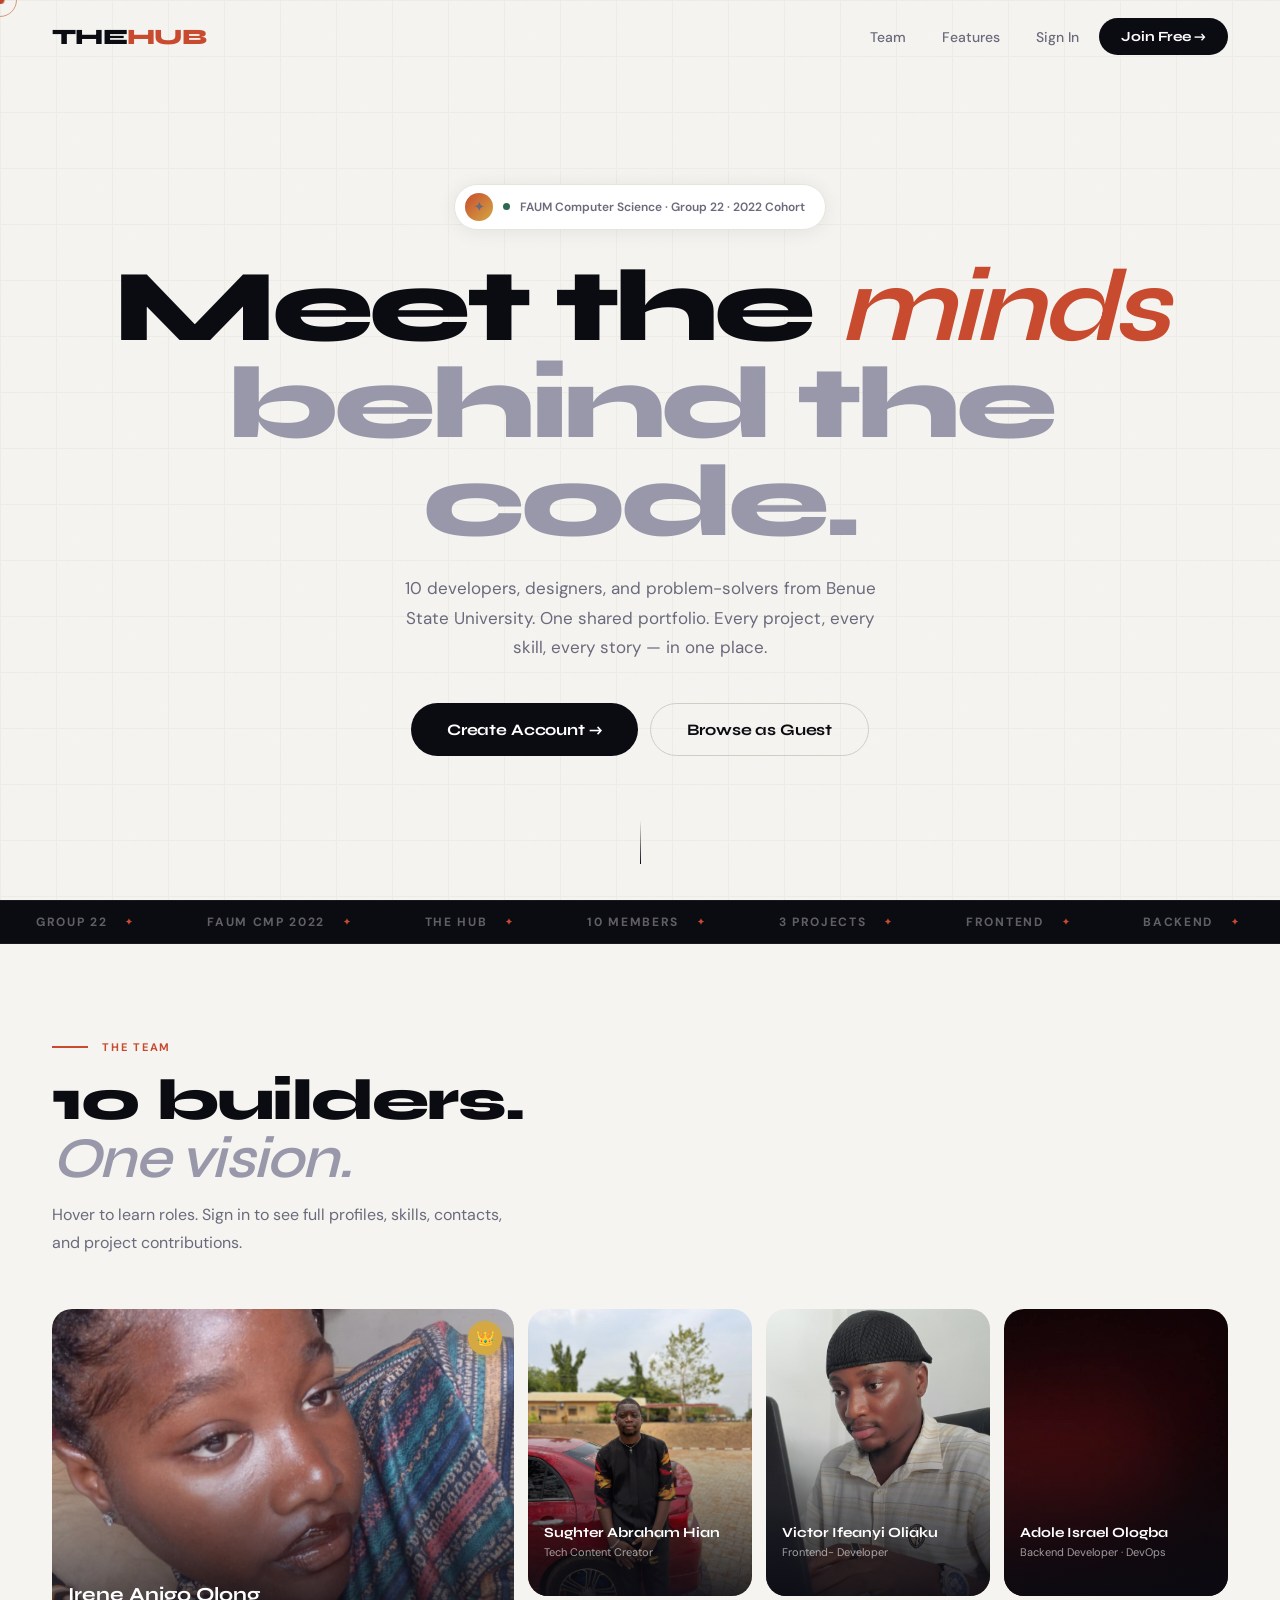
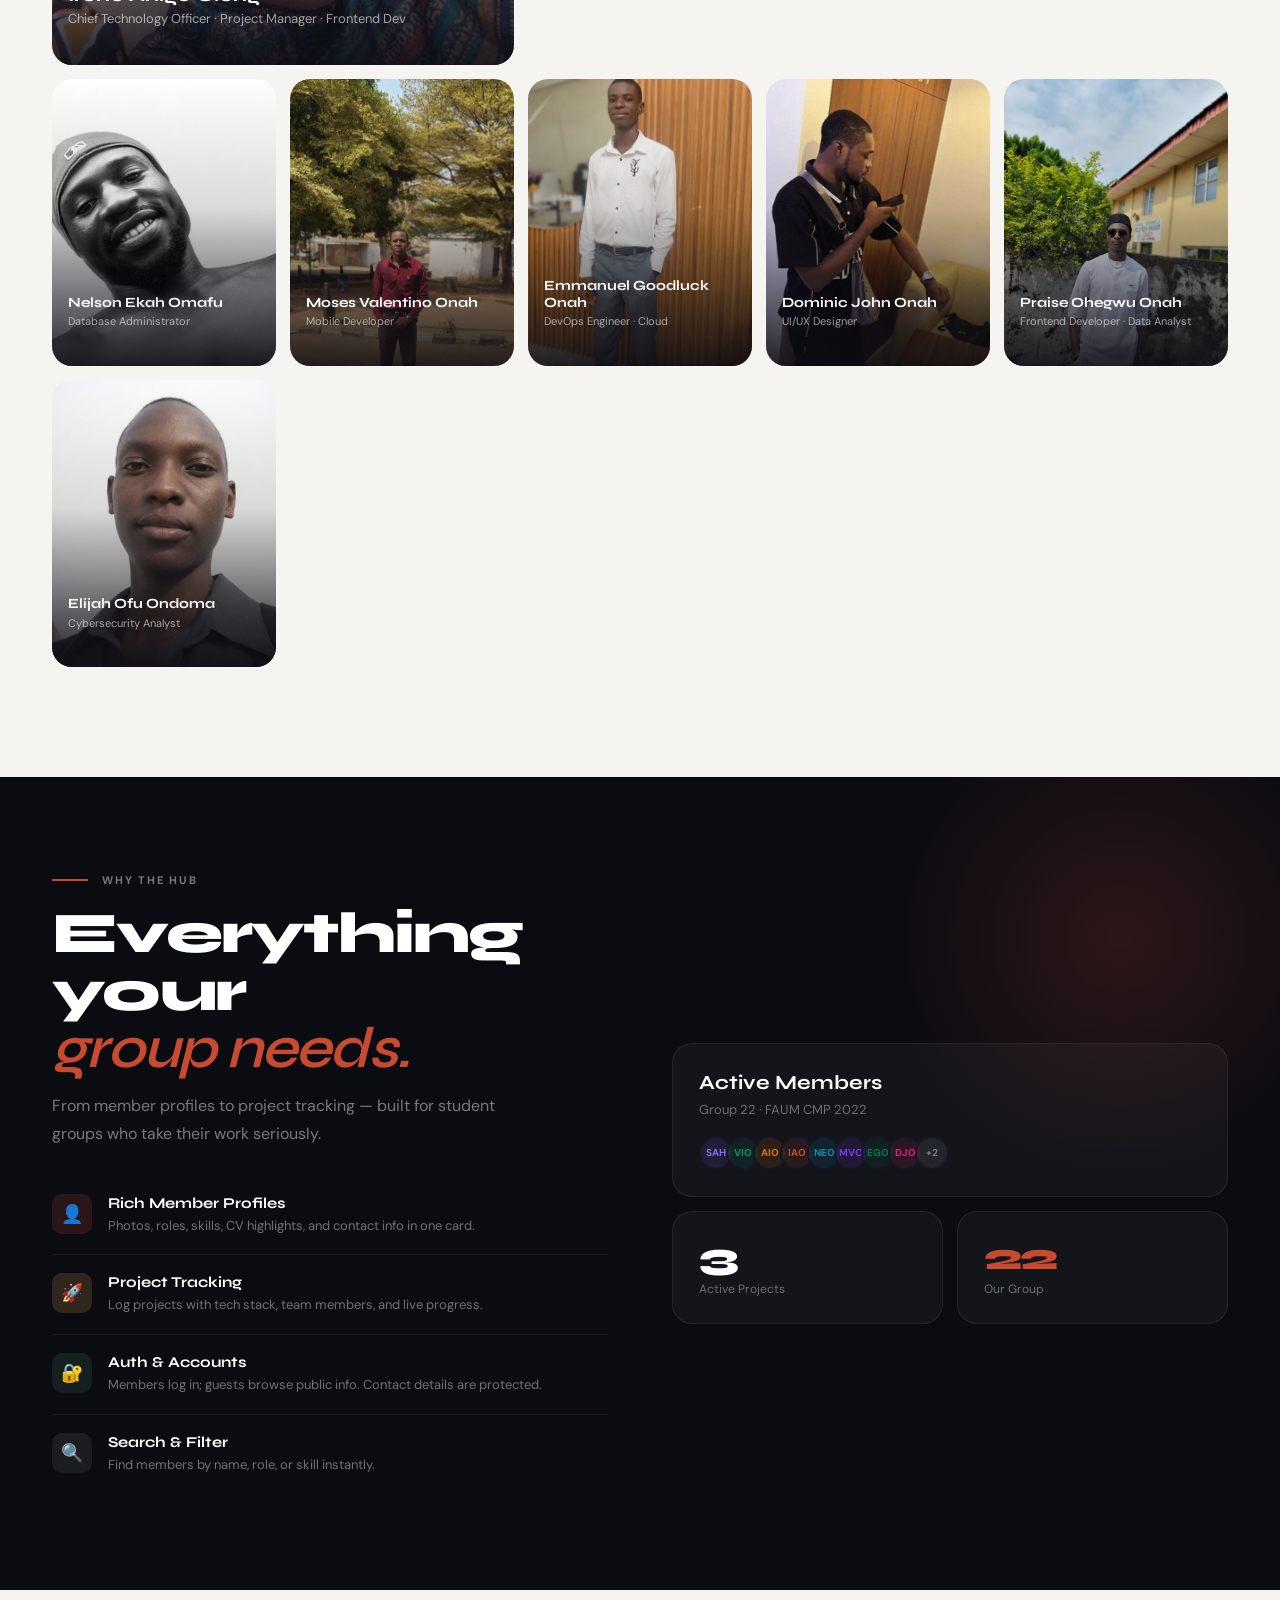
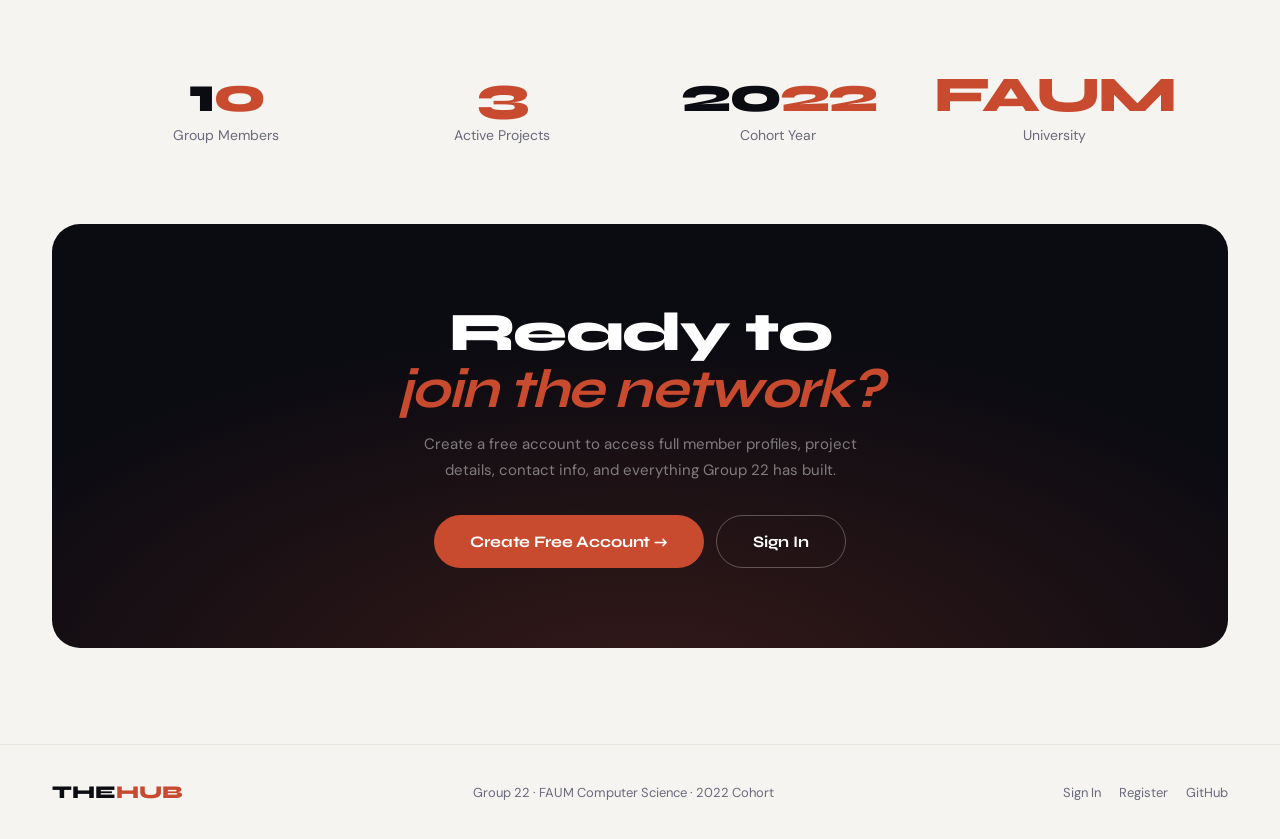
==== html/index.html @ 6fe4bd81 "First commit" ====
<!DOCTYPE html>
<html lang="en">
<head>
  <meta charset="UTF-8" />
  <meta name="viewport" content="width=device-width, initial-scale=1.0" />
  <title>THE HUB — Group 22 · FAUM CMP 2022</title>
  <meta name="description" content="THE HUB — Group 22, FAUM Computer Science 2022 cohort. 10 developers, designers and problem-solvers building real products." />
  <link rel="stylesheet" href="../css/base.css" />
  <link rel="stylesheet" href="../css/landing.css" />
  <link rel="stylesheet" href="../css/auth.css" />
</head>
<body>

  <!-- Custom cursor (desktop) -->
  <div class="cursor"     id="cur"></div>
  <div class="cursor-ring" id="curRing"></div>

  <!-- ════════════ NAVBAR ════════════ -->
  <nav class="nav" id="mainNav">
    <div class="nav-logo" onclick="window.scrollTo({top:0,behavior:'smooth'})">
      THE<span>HUB</span>
    </div>
    <div class="nav-links">
      <button class="nav-link" onclick="scrollToSection('membersSection')">Team</button>
      <button class="nav-link" onclick="scrollToSection('featuresSection')">Features</button>
      <button class="nav-link" onclick="openAuth('login')">Sign In</button>
      <button class="nav-cta"  onclick="openAuth('register')">Join Free →</button>
    </div>
    <button class="hamburger" onclick="toggleMobileNav()">☰</button>
  </nav>

  <!-- Mobile nav -->
  <div class="mobile-nav" id="mobileNav">
    <button onclick="scrollToSection('membersSection')">Team</button>
    <button onclick="scrollToSection('featuresSection')">Features</button>
    <button onclick="openAuth('login');toggleMobileNav()">Sign In</button>
    <button onclick="openAuth('register');toggleMobileNav()">Create Account</button>
  </div>

  <!-- ════════════ HERO ════════════ -->
  <section class="hero">
    <div class="hero-grid"></div>
    <div class="hero-noise"></div>
    <div class="hero-badge">
      <span class="badge-icon">✦</span>
      <span class="badge-pulse"></span>
      FAUM Computer Science · Group 22 · 2022 Cohort
    </div>
    <h1 class="hero-h1">
      Meet the <em>minds</em>
      <span class="dim">behind the code.</span>
    </h1>
    <p class="hero-sub">
      10 developers, designers, and problem-solvers from Benue State University.
      One shared portfolio. Every project, every skill, every story — in one place.
    </p>
    <div class="hero-actions">
      <button class="btn btn-primary btn-lg" onclick="openAuth('register')">Create Account →</button>
      <button class="btn btn-ghost  btn-lg" onclick="guestEnter()">Browse as Guest</button>
    </div>
    <div class="scroll-cue"><div class="scroll-cue-line"></div></div>
  </section>

  <!-- ════════════ TICKER ════════════ -->
  <div class="ticker-band">
    <div class="ticker-track">
      <!-- duplicated for seamless loop -->
      <span class="ticker-item">Group 22</span>
      <span class="ticker-item">FAUM CMP 2022</span>
      <span class="ticker-item">THE HUB</span>
      <span class="ticker-item">10 Members</span>
      <span class="ticker-item">3 Projects</span>
      <span class="ticker-item">Frontend</span>
      <span class="ticker-item">Backend</span>
      <span class="ticker-item">UI/UX Design</span>
      <span class="ticker-item">Cybersecurity</span>
      <span class="ticker-item">Data Analytics</span>
      <span class="ticker-item">Mobile Dev</span>
      <span class="ticker-item">Node.js</span>
      <span class="ticker-item">Group 22</span>
      <span class="ticker-item">FAUM CMP 2022</span>
      <span class="ticker-item">THE HUB</span>
      <span class="ticker-item">10 Members</span>
      <span class="ticker-item">3 Projects</span>
      <span class="ticker-item">Frontend</span>
      <span class="ticker-item">Backend</span>
      <span class="ticker-item">UI/UX Design</span>
      <span class="ticker-item">Cybersecurity</span>
      <span class="ticker-item">Data Analytics</span>
      <span class="ticker-item">Mobile Dev</span>
      <span class="ticker-item">Node.js</span>
    </div>
  </div>

  <!-- ════════════ MEMBERS SHOWCASE ════════════ -->
  <section class="members-section" id="membersSection">
    <div class="section-label">
      <div class="label-line"></div>
      <div class="label-text">The Team</div>
    </div>
    <h2 class="section-title">10 builders.<br><em>One vision.</em></h2>
    <p class="section-desc">
      Hover to learn roles. Sign in to see full profiles, skills, contacts, and project contributions.
    </p>
    <!-- Populated by landing.js -->
    <div class="members-grid-landing" id="landingMembersGrid">
      <div style="grid-column:1/-1;text-align:center;padding:40px;color:var(--muted)">Loading team...</div>
    </div>
  </section>

  <!-- ════════════ FEATURES ════════════ -->
  <section class="features-section" id="featuresSection">
    <div class="features-wrap">
      <div class="features-left">
        <div class="section-label">
          <div class="label-line"></div>
          <div class="label-text" style="color:rgba(255,255,255,.45)">Why THE HUB</div>
        </div>
        <h2 class="section-title dark-title">
          Everything your<br><em class="red-em">group needs.</em>
        </h2>
        <p class="section-desc dark-desc">
          From member profiles to project tracking — built for student groups who take their work seriously.
        </p>
        <div class="feat-list">
          <div class="feat-row">
            <div class="feat-ico" style="background:rgba(200,75,47,.18)">👤</div>
            <div>
              <div class="feat-title">Rich Member Profiles</div>
              <div class="feat-desc">Photos, roles, skills, CV highlights, and contact info in one card.</div>
            </div>
          </div>
          <div class="feat-row">
            <div class="feat-ico" style="background:rgba(212,168,67,.18)">🚀</div>
            <div>
              <div class="feat-title">Project Tracking</div>
              <div class="feat-desc">Log projects with tech stack, team members, and live progress.</div>
            </div>
          </div>
          <div class="feat-row">
            <div class="feat-ico" style="background:rgba(45,106,79,.22)">🔐</div>
            <div>
              <div class="feat-title">Auth & Accounts</div>
              <div class="feat-desc">Members log in; guests browse public info. Contact details are protected.</div>
            </div>
          </div>
          <div class="feat-row">
            <div class="feat-ico" style="background:rgba(255,255,255,.07)">🔍</div>
            <div>
              <div class="feat-title">Search & Filter</div>
              <div class="feat-desc">Find members by name, role, or skill instantly.</div>
            </div>
          </div>
        </div>
      </div>

      <div class="features-right">
        <div class="feat-card">
          <div class="feat-card-title">Active Members</div>
          <div class="feat-card-sub">Group 22 · FAUM CMP 2022</div>
          <!-- Populated by landing.js -->
          <div class="feat-mini-row" id="featMiniAvatars"></div>
        </div>
        <div class="feat-2col">
          <div class="feat-card">
            <div class="feat-big-num">3</div>
            <div class="feat-big-label">Active Projects</div>
          </div>
          <div class="feat-card">
            <div class="feat-big-num accent">22</div>
            <div class="feat-big-label">Our Group</div>
          </div>
        </div>
      </div>
    </div>
  </section>

  <!-- ════════════ STATS ════════════ -->
  <div class="stats-section">
    <div class="stat-block">
      <div class="stat-number">1<span>0</span></div>
      <div class="stat-label">Group Members</div>
    </div>
    <div class="stat-block">
      <div class="stat-number"><span>3</span></div>
      <div class="stat-label">Active Projects</div>
    </div>
    <div class="stat-block">
      <div class="stat-number">20<span>22</span></div>
      <div class="stat-label">Cohort Year</div>
    </div>
    <div class="stat-block">
      <div class="stat-number"><span>FAUM</span></div>
      <div class="stat-label">University</div>
    </div>
  </div>

  <!-- ════════════ CTA ════════════ -->
  <section class="cta-section">
    <h2 class="cta-title">Ready to<br><em>join the network?</em></h2>
    <p class="cta-sub">
      Create a free account to access full member profiles, project details,
      contact info, and everything Group 22 has built.
    </p>
    <div class="cta-btns">
      <button class="btn btn-accent btn-lg" onclick="openAuth('register')">Create Free Account →</button>
      <button class="btn btn-ghost-white btn-lg" onclick="openAuth('login')">Sign In</button>
    </div>
  </section>

  <!-- ════════════ FOOTER ════════════ -->
  <footer class="footer">
    <div class="footer-logo">THE<span>HUB</span></div>
    <div class="footer-copy">Group 22 · FAUM Computer Science · 2022 Cohort</div>
    <div class="footer-links">
      <span class="footer-link" onclick="openAuth('login')">Sign In</span>
      <span class="footer-link" onclick="openAuth('register')">Register</span>
      <a class="footer-link" href="https://github.com" target="_blank" rel="noopener">GitHub</a>
    </div>
  </footer>

  <!-- ════════════ AUTH MODAL ════════════ -->
  <div class="modal-overlay" id="authModal" onclick="maybeCloseAuth(event)">
    <div class="modal-box auth-modal-box">

      <div class="auth-modal-header">
        <div class="auth-modal-logo">THE<span>HUB</span></div>
        <div class="modal-close" onclick="closeAuth()">✕</div>
      </div>

      <div class="auth-modal-body">
        <div class="auth-tabs">
          <button class="auth-tab active" id="authTabLogin"    onclick="switchAuthTab('login')">Sign In</button>
          <button class="auth-tab"        id="authTabRegister" onclick="switchAuthTab('register')">Create Account</button>
        </div>

        <!-- ── LOGIN PANEL ── -->
        <div id="loginPanel">
          <div class="auth-title">Welcome back 👋</div>
          <div class="auth-sub">Sign in to unlock full profiles, contacts, and project details.</div>

          <div class="quick-chips-label">Quick login — group members</div>
          <div class="quick-chips" id="quickChips"></div>

          <div class="form-divider">or enter credentials</div>

          <div class="field">
            <label class="field-label">Username or Email</label>
            <input class="field-input" id="liIdentifier" type="text"
                   placeholder="e.g. irene.olong or your email" />
          </div>
          <div class="field">
            <label class="field-label">Password</label>
            <input class="field-input" id="liPassword" type="password" placeholder="••••••••" />
          </div>
          <div class="auth-error" id="liErr"></div>

          <button class="auth-submit" id="liBtn" data-label="Sign In →" onclick="doLogin()">Sign In →</button>
          <button class="auth-submit ghost-btn" onclick="guestEnter()">Continue as Guest</button>
        </div>

        <!-- ── REGISTER PANEL ── -->
        <div id="registerPanel" style="display:none">
          <div class="auth-title">Join THE HUB ✨</div>
          <div class="auth-sub">Create an account to access everything Group 22 has built.</div>

          <div class="field-row">
            <div class="field">
              <label class="field-label">First Name</label>
              <input class="field-input" id="regFirst" type="text" placeholder="Ada" />
            </div>
            <div class="field">
              <label class="field-label">Last Name</label>
              <input class="field-input" id="regLast" type="text" placeholder="Lovelace" />
            </div>
          </div>
          <div class="field">
            <label class="field-label">Matric Number</label>
            <input class="field-input" id="regMatric" type="text" placeholder="FAUM/SC/CMP/22/XXXXX" />
          </div>
          <div class="field">
            <label class="field-label">Email Address</label>
            <input class="field-input" id="regEmail" type="email" placeholder="you@faum.edu.ng" />
          </div>
          <div class="field">
            <label class="field-label">Department</label>
            <input class="field-input" id="regDept" type="text" placeholder="Computer Science" />
          </div>

          <div class="field">
            <label class="field-label">I am a...</label>
            <div class="role-grid">
              <div class="role-card active" id="rc-student"  onclick="pickRole('student')">
                <div class="role-card-icon">🎓</div>
                <div class="role-card-name">FAUM Student</div>
              </div>
              <div class="role-card" id="rc-alumni"   onclick="pickRole('alumni')">
                <div class="role-card-icon">🏆</div>
                <div class="role-card-name">Alumni</div>
              </div>
              <div class="role-card" id="rc-industry" onclick="pickRole('industry')">
                <div class="role-card-icon">💼</div>
                <div class="role-card-name">Industry Pro</div>
              </div>
              <div class="role-card" id="rc-lecturer" onclick="pickRole('lecturer')">
                <div class="role-card-icon">📚</div>
                <div class="role-card-name">Lecturer</div>
              </div>
            </div>
          </div>

          <div class="field-row">
            <div class="field">
              <label class="field-label">Password</label>
              <input class="field-input" id="regPass" type="password" placeholder="Min 6 chars" />
            </div>
            <div class="field">
              <label class="field-label">Confirm</label>
              <input class="field-input" id="regPass2" type="password" placeholder="Repeat" />
            </div>
          </div>

          <div class="auth-error"   id="regErr"></div>
          <div class="auth-success" id="regOk"></div>
          <button class="auth-submit" id="regBtn" data-label="Create Account →" onclick="doRegister()">
            Create Account →
          </button>
        </div>

      </div>
    </div>
  </div>

  <!-- ════════════ MEMBER DETAIL MODAL ════════════ -->
  <div class="modal-overlay" id="memberModal" onclick="maybeCloseMember(event)">
    <div class="modal-box detail-modal" id="memberModalBox"></div>
  </div>

  <!-- ════════════ SCRIPTS ════════════ -->
  <script src="../js/data.js"></script>
  <script src="../js/auth.js"></script>
  <script src="../js/landing.js"></script>

</body>
</html>
---- css/base.css ----
/* ═══════════════════════════════════════════════
   BASE.CSS — Variables, Reset, Shared Components
   OrgPortfolio · Group 22 · BSU CMP 2022
═══════════════════════════════════════════════ */

@import url('https://fonts.googleapis.com/css2?family=Syne:wght@400;500;600;700;800&family=DM+Sans:ital,wght@0,300;0,400;0,500;0,700;1,400&display=swap');

/* ── CSS VARIABLES ─────────────────────────── */
:root {
  --ink:        #0b0b12;
  --ink2:       #161624;
  --surface:    #f5f4f0;
  --card:       #ffffff;
  --card2:      #fafaf7;
  --border:     #e6e4dc;
  --border2:    #d0cdc4;
  --accent:     #c84b2f;
  --accent-dim: rgba(200,75,47,.12);
  --gold:       #d4a843;
  --green:      #2d6a4f;
  --text:       #0b0b12;
  --muted:      #6a6a7c;
  --muted2:     #9898aa;
  --white:      #ffffff;

  --font-display: 'Syne', sans-serif;
  --font-body:    'DM Sans', sans-serif;

  --radius-sm:  8px;
  --radius:     14px;
  --radius-lg:  20px;
  --radius-xl:  28px;
  --shadow:     0 2px 20px rgba(11,11,18,.07);
  --shadow-lg:  0 10px 50px rgba(11,11,18,.14);
}

/* ── RESET ─────────────────────────────────── */
*, *::before, *::after { margin: 0; padding: 0; box-sizing: border-box; }
html   { scroll-behavior: smooth; font-size: 16px; }
body   { font-family: var(--font-body); background: var(--surface); color: var(--text); min-height: 100vh; overflow-x: hidden; -webkit-font-smoothing: antialiased; }
button { font-family: var(--font-body); cursor: pointer; }
a      { text-decoration: none; color: inherit; }
img    { display: block; max-width: 100%; }

/* ── CUSTOM CURSOR ─────────────────────────── */
.cursor {
  width: 9px; height: 9px; background: var(--accent); border-radius: 50%;
  position: fixed; pointer-events: none; z-index: 9999;
  transform: translate(-50%,-50%);
  transition: width .15s, height .15s, background .15s;
  mix-blend-mode: multiply;
}
.cursor-ring {
  width: 34px; height: 34px; border: 1.5px solid var(--accent);
  border-radius: 50%; position: fixed; pointer-events: none; z-index: 9998;
  transform: translate(-50%,-50%);
  transition: left .06s linear, top .06s linear;
  opacity: .55;
}
body:has(button:hover) .cursor,
body:has(a:hover) .cursor { width: 16px; height: 16px; }

/* ── SHARED BUTTONS ────────────────────────── */
.btn {
  display: inline-flex; align-items: center; justify-content: center;
  gap: 8px; padding: 12px 26px; border-radius: 100px;
  font-family: var(--font-display); font-size: 14px; font-weight: 700;
  border: none; cursor: pointer; transition: all .22s;
  letter-spacing: -.01em; white-space: nowrap;
}
.btn-primary   { background: var(--ink); color: #fff; }
.btn-primary:hover  { background: var(--accent); transform: translateY(-2px); box-shadow: 0 12px 30px rgba(200,75,47,.28); }
.btn-accent    { background: var(--accent); color: #fff; }
.btn-accent:hover   { opacity: .9; transform: translateY(-2px); }
.btn-ghost     { background: transparent; color: var(--text); border: 1.5px solid var(--border2); }
.btn-ghost:hover    { border-color: var(--ink); background: var(--white); }
.btn-ghost-white { background: transparent; color: #fff; border: 1.5px solid rgba(255,255,255,.28); }
.btn-ghost-white:hover { background: rgba(255,255,255,.1); }
.btn-sm  { padding: 8px 18px; font-size: 13px; }
.btn-lg  { padding: 16px 36px; font-size: 16px; }
.btn-full { width: 100%; }

/* ── SHARED MODAL ──────────────────────────── */
.modal-overlay {
  position: fixed; inset: 0;
  background: rgba(11,11,18,.6); backdrop-filter: blur(8px);
  z-index: 1000; display: flex; align-items: center; justify-content: center;
  padding: 20px; opacity: 0; pointer-events: none; transition: opacity .25s;
}
.modal-overlay.open { opacity: 1; pointer-events: all; }
.modal-box {
  background: var(--white); border-radius: var(--radius-xl);
  width: 100%; max-width: 480px; max-height: 90vh; overflow-y: auto;
  box-shadow: var(--shadow-lg);
  transform: translateY(16px) scale(.97); transition: transform .25s;
}
.modal-overlay.open .modal-box { transform: translateY(0) scale(1); }
.modal-close {
  width: 32px; height: 32px; border-radius: 50%;
  background: var(--surface); border: 1px solid var(--border);
  display: flex; align-items: center; justify-content: center;
  cursor: pointer; font-size: 16px; color: var(--muted);
  transition: all .2s; flex-shrink: 0;
}
.modal-close:hover { background: var(--border); color: var(--text); }

/* ── SECTION LABELS ────────────────────────── */
.section-label { display: flex; align-items: center; gap: 14px; margin-bottom: 18px; }
.label-line    { flex: 0 0 36px; height: 2px; background: var(--accent); }
.label-text    { font-size: 11px; font-weight: 700; letter-spacing: .16em; text-transform: uppercase; color: var(--accent); }
.section-title {
  font-family: var(--font-display);
  font-size: clamp(2rem, 5vw, 3.6rem);
  font-weight: 800; letter-spacing: -.03em; line-height: 1; margin-bottom: 14px;
}
.section-title em  { font-style: italic; color: var(--muted2); font-weight: 600; }
.section-desc  { font-size: 16px; color: var(--muted); max-width: 460px; line-height: 1.75; margin-bottom: 52px; }

/* ── SKILL TAG ─────────────────────────────── */
.skill-tag {
  padding: 4px 11px; border-radius: 100px;
  font-size: 11px; font-weight: 600; border: 1px solid;
}

/* ── FILTER CHIPS ──────────────────────────── */
.filter-bar   { display: flex; gap: 8px; flex-wrap: wrap; margin-bottom: 24px; }
.filter-chip  {
  padding: 7px 16px; border-radius: 100px;
  background: var(--white); border: 1px solid var(--border);
  font-size: 13px; font-weight: 600; cursor: pointer;
  transition: all .2s; color: var(--muted); font-family: var(--font-body);
}
.filter-chip:hover { border-color: var(--border2); color: var(--text); }
.filter-chip.active { background: var(--ink); border-color: var(--ink); color: #fff; }

/* ── LOADING / ERROR ───────────────────────── */
.state-loading { text-align: center; padding: 60px 20px; color: var(--muted); font-size: 15px; }
.state-empty   { text-align: center; padding: 48px 20px; color: var(--muted); }
.state-empty .empty-icon { font-size: 40px; margin-bottom: 12px; }
.state-empty p { font-size: 14px; line-height: 1.7; }

/* ── GUEST GATE BANNER ─────────────────────── */
.guest-gate {
  background: rgba(200,75,47,.05); border: 1.5px dashed rgba(200,75,47,.3);
  border-radius: var(--radius); padding: 20px 24px; margin-bottom: 24px;
  display: flex; align-items: center; gap: 16px; flex-wrap: wrap;
}
.guest-gate-icon { font-size: 24px; flex-shrink: 0; }
.guest-gate-text { flex: 1; font-size: 14px; color: var(--muted); line-height: 1.6; min-width: 200px; }
.guest-gate-text strong { color: var(--text); }

/* ── MEMBER DETAIL MODAL ───────────────────── */
.detail-modal { max-width: 600px; }
.detail-banner {
  height: 180px; position: relative; overflow: hidden;
  border-radius: var(--radius-xl) var(--radius-xl) 0 0;
}
.detail-banner-img {
  width: 100%; height: 100%; object-fit: cover; object-position: center top;
}
.detail-banner-overlay {
  position: absolute; inset: 0;
  background: linear-gradient(to top, rgba(11,11,18,.8), transparent);
}
.detail-av-wrap { position: absolute; bottom: -40px; left: 28px; z-index: 2; }
.detail-av-img  {
  width: 84px; height: 84px; border-radius: 50%;
  border: 4px solid var(--white); object-fit: cover;
}
.detail-body   { padding: 52px 28px 28px; }
.detail-name   { font-family: var(--font-display); font-size: 26px; font-weight: 800; letter-spacing: -.02em; margin-bottom: 4px; }
.detail-id     { font-size: 12px; font-family: monospace; color: var(--muted); margin-bottom: 10px; }
.detail-roles  { display: flex; gap: 6px; flex-wrap: wrap; margin-bottom: 20px; }
.detail-role-tag { padding: 5px 12px; border-radius: 100px; font-size: 11px; font-weight: 700; border: 1px solid; }
.detail-section-label {
  font-size: 10px; font-weight: 700; text-transform: uppercase; letter-spacing: .12em;
  color: var(--muted); margin: 20px 0 10px; padding-bottom: 8px; border-bottom: 1px solid var(--border);
}
.detail-bio { font-size: 15px; line-height: 1.75; color: var(--muted); }
.detail-skills { display: flex; gap: 7px; flex-wrap: wrap; }
.detail-edu-grid { display: grid; grid-template-columns: 1fr 1fr; gap: 10px; }
.detail-edu-card { background: var(--surface); border-radius: var(--radius-sm); padding: 14px; border: 1px solid var(--border); }
.detail-edu-title { font-size: 13px; font-weight: 700; margin-bottom: 3px; }
.detail-edu-sub   { font-size: 12px; color: var(--muted); }
.contact-locked {
  background: var(--surface); border-radius: var(--radius-sm); padding: 20px;
  border: 1px dashed var(--border2); text-align: center;
}
.contact-locked-icon { font-size: 28px; margin-bottom: 10px; }
.contact-locked-text { font-size: 14px; color: var(--muted); line-height: 1.6; margin-bottom: 16px; }
.contact-list  { display: flex; flex-direction: column; }
.contact-item  { display: flex; align-items: center; gap: 14px; padding: 12px 0; border-bottom: 1px solid var(--border); }
.contact-item:last-child { border-bottom: none; }
.contact-icon  {
  width: 38px; height: 38px; border-radius: var(--radius-sm);
  background: var(--surface); border: 1px solid var(--border);
  display: flex; align-items: center; justify-content: center; font-size: 16px; flex-shrink: 0;
}
.contact-label { font-size: 11px; color: var(--muted); }
.contact-value { font-size: 14px; font-weight: 500; }

/* ── ANIMATIONS ────────────────────────────── */
@keyframes fadeUp   { from { opacity: 0; transform: translateY(18px); } to { opacity: 1; transform: translateY(0); } }
@keyframes fadeIn   { from { opacity: 0; } to { opacity: 1; } }
@keyframes ticker   { 0% { transform: translateX(0); } 100% { transform: translateX(-50%); } }
@keyframes pulse    { 0%,100% { box-shadow: 0 0 0 0 rgba(45,106,79,.5); } 50% { box-shadow: 0 0 0 6px transparent; } }
@keyframes scrollHint {
  0%   { transform: scaleY(0); transform-origin: top; }
  50%  { transform: scaleY(1); transform-origin: top; }
  51%  { transform: scaleY(1); transform-origin: bottom; }
  100% { transform: scaleY(0); transform-origin: bottom; }
}

/* ── SCROLLBAR ─────────────────────────────── */
::-webkit-scrollbar         { width: 5px; }
::-webkit-scrollbar-track   { background: transparent; }
::-webkit-scrollbar-thumb   { background: var(--border2); border-radius: 3px; }

/* ── RESPONSIVE UTILS ──────────────────────── */
@media (max-width: 768px) {
  .detail-edu-grid { grid-template-columns: 1fr; }
  .detail-body { padding: 52px 20px 24px; }
}
---- css/landing.css ----
.nav {
  position: fixed; top: 0; left: 0; right: 0; z-index: 200;
  padding: 18px 52px;
  display: flex; align-items: center; justify-content: space-between;
  transition: background .3s, box-shadow .3s;
}
.nav.scrolled {
  background: rgba(245,244,240,.95);
  backdrop-filter: blur(20px);
  box-shadow: 0 1px 0 var(--border);
}
.nav-logo { font-family: var(--font-display); font-size: 22px; font-weight: 800; color: var(--ink); letter-spacing: -.03em; cursor: pointer; }
.nav-logo span { color: var(--accent); }
.nav-links { display: flex; align-items: center; gap: 4px; }
.nav-link {
  padding: 8px 16px; font-size: 14px; font-weight: 500; color: var(--muted);
  border-radius: 100px; cursor: pointer; transition: all .2s;
  border: none; background: none; font-family: var(--font-body);
}
.nav-link:hover { color: var(--text); background: rgba(11,11,18,.05); }
.nav-cta {
  padding: 10px 22px; background: var(--ink); color: #fff;
  border-radius: 100px; font-size: 14px; font-weight: 700;
  cursor: pointer; transition: all .2s; border: none; font-family: var(--font-display);
}
.nav-cta:hover { background: var(--accent); transform: translateY(-1px); }

/* Mobile nav */
.hamburger {
  display: none; background: none; border: 1px solid var(--border2);
  border-radius: var(--radius-sm); padding: 6px 11px; font-size: 18px; color: var(--text);
}
.mobile-nav {
  display: none; position: fixed; top: 62px; left: 0; right: 0;
  background: var(--white); border-bottom: 1px solid var(--border);
  flex-direction: column; padding: 10px 16px 16px; z-index: 199; gap: 2px;
}
.mobile-nav.open { display: flex; }
.mobile-nav button {
  padding: 11px 14px; text-align: left; background: none; border: none;
  font-family: var(--font-body); font-size: 15px; color: var(--text);
  border-radius: var(--radius-sm); transition: background .15s;
}
.mobile-nav button:hover { background: var(--surface); }

/* ── HERO ─────────────────────────────────────── */
.hero {
  min-height: 100vh;
  display: flex; flex-direction: column; align-items: center; justify-content: center;
  padding: 130px 52px 90px; text-align: center; position: relative; overflow: hidden;
}
.hero-grid {
  position: absolute; inset: 0;
  background-image: linear-gradient(var(--border) 1px, transparent 1px),
                    linear-gradient(90deg, var(--border) 1px, transparent 1px);
  background-size: 56px 56px; opacity: .45; pointer-events: none;
}
.hero-noise {
  position: absolute; inset: 0; opacity: .025; pointer-events: none;
  background-image: url("data:image/svg+xml,%3Csvg viewBox='0 0 256 256' xmlns='http://www.w3.org/2000/svg'%3E%3Cfilter id='n'%3E%3CfeTurbulence type='fractalNoise' baseFrequency='0.85' numOctaves='4' stitchTiles='stitch'/%3E%3C/filter%3E%3Crect width='100%25' height='100%25' filter='url(%23n)'/%3E%3C/svg%3E");
  background-size: 200px;
}
.hero-badge {
  position: relative; display: inline-flex; align-items: center; gap: 10px;
  background: var(--white); border: 1px solid var(--border); border-radius: 100px;
  padding: 8px 20px 8px 10px; font-size: 12px; font-weight: 600; color: var(--muted);
  margin-bottom: 28px; box-shadow: var(--shadow);
  animation: fadeUp .7s ease both;
}
.badge-icon { width: 28px; height: 28px; border-radius: 50%; background: linear-gradient(135deg,#c84b2f,#d4a843); display: flex; align-items: center; justify-content: center; font-size: 12px; }
.badge-pulse { width: 7px; height: 7px; border-radius: 50%; background: var(--green); animation: pulse 2s infinite; }

.hero-h1 {
  position: relative; font-family: var(--font-display);
  font-size: clamp(2.8rem, 8vw, 6.5rem); font-weight: 800;
  line-height: .95; letter-spacing: -.04em; margin-bottom: 24px;
  animation: fadeUp .7s .1s ease both;
}
.hero-h1 em   { font-style: italic; color: var(--accent); font-weight: 700; }
.hero-h1 .dim { display: block; color: var(--muted2); }

.hero-sub {
  font-size: 17px; color: var(--muted); max-width: 500px;
  line-height: 1.75; margin: 0 auto 40px;
  animation: fadeUp .7s .2s ease both;
}
.hero-actions { display: flex; gap: 12px; justify-content: center; flex-wrap: wrap; animation: fadeUp .7s .3s ease both; }
.scroll-cue { position: absolute; bottom: 36px; left: 50%; transform: translateX(-50%); opacity: .5; animation: fadeUp .7s .7s ease both; }
.scroll-cue-line { width: 1px; height: 44px; background: linear-gradient(to bottom, transparent, var(--ink)); animation: scrollHint 1.7s ease-in-out infinite; }

/* ── TICKER ───────────────────────────────────── */
.ticker-band {
  overflow: hidden; background: var(--ink);
  border-top: 1px solid rgba(255,255,255,.06); border-bottom: 1px solid rgba(255,255,255,.06);
  padding: 13px 0; margin-bottom: 96px;
}
.ticker-track { display: flex; animation: ticker 22s linear infinite; white-space: nowrap; }
.ticker-item  {
  padding: 0 36px; font-size: 12px; font-weight: 700;
  color: rgba(255,255,255,.35); letter-spacing: .14em; text-transform: uppercase;
  display: inline-flex; align-items: center; gap: 18px;
}
.ticker-item::after { content: '✦'; color: var(--accent); font-size: 9px; }

/* ── MEMBERS SHOWCASE ─────────────────────────── */
.members-section { padding: 0 52px 110px; max-width: 1300px; margin: 0 auto; }
.members-grid-landing {
  display: grid;
  grid-template-columns: repeat(5, 1fr);
  gap: 14px;
}
/* Leader card spans 2 columns */
.member-card-landing.leader { grid-column: span 2; }

.member-card-landing {
  position: relative; border-radius: var(--radius-lg); overflow: hidden;
  aspect-ratio: .78; cursor: pointer; background: var(--border);
}
.member-card-landing.leader { aspect-ratio: 1.3; }

/* gradient overlay */
.member-card-landing::after {
  content: ''; position: absolute; inset: 0; z-index: 1;
  background: linear-gradient(to top, rgba(11,11,18,.9) 0%, rgba(11,11,18,.15) 55%, transparent 100%);
  transition: opacity .3s;
}
.member-card-landing:hover::after { opacity: 1; }

.member-card-photo {
  width: 100%; height: 100%; object-fit: cover;
  transition: transform .5s cubic-bezier(.25,.46,.45,.94);
}
.member-card-landing:hover .member-card-photo { transform: scale(1.08); }

.member-card-info {
  position: absolute; bottom: 0; left: 0; right: 0; z-index: 2;
  padding: 18px 16px 14px;
  transform: translateY(3px); transition: transform .28s;
}
.member-card-landing:hover .member-card-info { transform: translateY(0); }
.member-card-name { font-family: var(--font-display); font-size: 14px; font-weight: 700; color: #fff; line-height: 1.2; margin-bottom: 3px; }
.member-card-landing.leader .member-card-name { font-size: 20px; }
.member-card-role { font-size: 11px; color: rgba(255,255,255,.6); line-height: 1.4; }
.member-card-landing.leader .member-card-role { font-size: 13px; }
.member-card-cta  {
  display: inline-flex; align-items: center; gap: 5px;
  background: var(--accent); border-radius: 100px; padding: 3px 10px;
  font-size: 10px; font-weight: 700; color: #fff; margin-top: 6px;
  opacity: 0; transform: translateY(5px);
  transition: opacity .22s .05s, transform .22s .05s;
}
.member-card-landing:hover .member-card-cta { opacity: 1; transform: translateY(0); }

.crown-badge {
  position: absolute; top: 12px; right: 12px; z-index: 3;
  width: 34px; height: 34px; background: var(--gold); border-radius: 50%;
  display: flex; align-items: center; justify-content: center; font-size: 15px;
  box-shadow: 0 4px 14px rgba(212,168,67,.45);
}

/* ── FEATURES SECTION ─────────────────────────── */
.features-section {
  padding: 96px 52px; background: var(--ink); position: relative; overflow: hidden;
}
.features-section::before {
  content: ''; position: absolute; top: -80px; right: -80px;
  width: 480px; height: 480px; border-radius: 50%;
  background: radial-gradient(circle, rgba(200,75,47,.18), transparent 70%);
}
.features-wrap { max-width: 1180px; margin: 0 auto; display: grid; grid-template-columns: 1fr 1fr; gap: 64px; align-items: center; }
.features-left .label-line { background: var(--accent); }
.features-left .label-text { color: rgba(255,255,255,.5); }
.features-left .section-title { color: #fff; }
.features-left .section-title em { color: var(--accent); }
.features-left .section-desc { color: rgba(255,255,255,.45); margin-bottom: 28px; }
.feat-list { display: flex; flex-direction: column; margin-top: 28px; }
.feat-row  { display: flex; gap: 16px; padding: 18px 0; border-bottom: 1px solid rgba(255,255,255,.05); }
.feat-row:last-child { border-bottom: none; }
.feat-ico  { width: 40px; height: 40px; border-radius: 10px; flex-shrink: 0; display: flex; align-items: center; justify-content: center; font-size: 18px; }
.feat-title { font-family: var(--font-display); font-size: 15px; font-weight: 700; color: #fff; margin-bottom: 4px; }
.feat-desc  { font-size: 13px; color: rgba(255,255,255,.42); line-height: 1.6; }
.features-right { display: flex; flex-direction: column; gap: 14px; }
.feat-card {
  background: rgba(255,255,255,.04); border: 1px solid rgba(255,255,255,.07);
  border-radius: var(--radius-lg); padding: 26px;
}
.feat-card-title { font-family: var(--font-display); font-size: 20px; font-weight: 700; color: #fff; margin-bottom: 6px; }
.feat-card-sub   { font-size: 13px; color: rgba(255,255,255,.38); margin-bottom: 18px; }
.feat-mini-row   { display: flex; }
.feat-mini-av    {
  width: 34px; height: 34px; border-radius: 50%; border: 2px solid var(--ink2);
  margin-left: -7px; font-size: 10px; font-weight: 700;
  display: flex; align-items: center; justify-content: center;
}
.feat-mini-av:first-child { margin-left: 0; }
.feat-2col { display: grid; grid-template-columns: 1fr 1fr; gap: 14px; }
.feat-big-num   { font-family: var(--font-display); font-size: 38px; font-weight: 800; color: #fff; letter-spacing: -.04em; line-height: 1; }
.feat-big-num.accent { color: var(--accent); }
.feat-big-label { font-size: 12px; color: rgba(255,255,255,.38); margin-top: 5px; }

/* ── STATS BAND ───────────────────────────────── */
.stats-section {
  padding: 80px 52px; max-width: 1180px; margin: 0 auto;
  display: grid; grid-template-columns: repeat(4,1fr); gap: 28px;
}
.stat-block { text-align: center; }
.stat-number { font-family: var(--font-display); font-size: 50px; font-weight: 800; letter-spacing: -.04em; line-height: 1; }
.stat-number span { color: var(--accent); }
.stat-label  { font-size: 14px; color: var(--muted); margin-top: 6px; }

/* ── CTA BAND ─────────────────────────────────── */
.cta-section {
  margin: 0 52px 96px; background: var(--ink); border-radius: var(--radius-xl);
  padding: 80px 64px; text-align: center; position: relative; overflow: hidden;
}
.cta-section::before {
  content: ''; position: absolute; inset: 0;
  background: radial-gradient(ellipse 65% 85% at 50% 110%, rgba(200,75,47,.22), transparent);
}
.cta-title {
  font-family: var(--font-display); font-size: clamp(2rem,5vw,3.4rem);
  font-weight: 800; color: #fff; letter-spacing: -.03em; margin-bottom: 14px;
  position: relative; line-height: 1.05;
}
.cta-title em { font-style: italic; color: var(--accent); font-weight: 700; }
.cta-sub  { font-size: 15px; color: rgba(255,255,255,.45); margin-bottom: 32px; position: relative; max-width: 480px; margin-left: auto; margin-right: auto; line-height: 1.7; }
.cta-btns { display: flex; gap: 12px; justify-content: center; flex-wrap: wrap; position: relative; }

/* ── FOOTER ───────────────────────────────────── */
.footer {
  padding: 36px 52px; border-top: 1px solid var(--border);
  display: flex; align-items: center; justify-content: space-between; flex-wrap: wrap; gap: 16px;
}
.footer-logo { font-family: var(--font-display); font-size: 18px; font-weight: 800; }
.footer-logo span { color: var(--accent); }
.footer-copy  { font-size: 13px; color: var(--muted); }
.footer-links { display: flex; gap: 18px; }
.footer-link  { font-size: 13px; color: var(--muted); cursor: pointer; transition: color .2s; }
.footer-link:hover { color: var(--text); }

/* ── RESPONSIVE ───────────────────────────────── */
@media (max-width: 1100px) { .members-grid-landing { grid-template-columns: repeat(4,1fr); } }
@media (max-width: 900px)  { .members-grid-landing { grid-template-columns: repeat(3,1fr); } .features-wrap { grid-template-columns: 1fr; gap: 44px; } }
@media (max-width: 768px) {
  .nav { padding: 14px 20px; }
  .nav-links { display: none; }
  .hamburger { display: block; }
  .hero { padding: 110px 20px 72px; }
  .members-section { padding: 0 20px 72px; }
  .members-grid-landing { grid-template-columns: repeat(2,1fr); }
  .member-card-landing.leader { grid-column: span 2; }
  .stats-section { padding: 56px 20px; grid-template-columns: repeat(2,1fr); gap: 20px; }
  .features-section { padding: 64px 20px; }
  .cta-section { margin: 0 20px 64px; padding: 52px 24px; }
  .footer { padding: 28px 20px; flex-direction: column; text-align: center; }
}
@media (max-width: 480px) {
  .members-grid-landing { grid-template-columns: repeat(2,1fr); gap: 10px; }
}
---- css/auth.css ----
/* ═══════════════════════════════════════════════
   AUTH.CSS — Login & Register Modal Styles
   OrgPortfolio · Group 22 · BSU CMP 2022
═══════════════════════════════════════════════ */

/* ── AUTH MODAL BOX ───────────────────────────── */
.auth-modal-box { max-width: 460px; }

.auth-modal-header {
  padding: 26px 26px 0;
  display: flex; align-items: flex-start; justify-content: space-between;
}
.auth-modal-logo { font-family: var(--font-display); font-size: 20px; font-weight: 800; letter-spacing: -.02em; }
.auth-modal-logo span { color: var(--accent); }

.auth-modal-body { padding: 22px 26px 28px; }

/* ── TABS ─────────────────────────────────────── */
.auth-tabs {
  display: flex; background: var(--surface); border-radius: var(--radius-sm);
  padding: 4px; margin-bottom: 24px; gap: 2px;
}
.auth-tab {
  flex: 1; padding: 9px 12px; text-align: center; border-radius: 6px;
  font-size: 13px; font-weight: 600; cursor: pointer;
  transition: all .2s; color: var(--muted); border: none; background: none;
  font-family: var(--font-body);
}
.auth-tab.active {
  background: var(--white); color: var(--text);
  box-shadow: 0 1px 4px rgba(11,11,18,.1);
}

/* ── TITLES ───────────────────────────────────── */
.auth-title { font-family: var(--font-display); font-size: 22px; font-weight: 800; letter-spacing: -.02em; margin-bottom: 5px; }
.auth-sub   { font-size: 14px; color: var(--muted); line-height: 1.6; margin-bottom: 20px; }

/* ── QUICK CHIPS ──────────────────────────────── */
.quick-chips-label { font-size: 11px; font-weight: 700; color: var(--muted2); letter-spacing: .06em; text-transform: uppercase; margin-bottom: 8px; }
.quick-chips { display: flex; flex-wrap: wrap; gap: 6px; margin-bottom: 18px; }
.quick-chip {
  padding: 5px 12px; background: var(--surface); border: 1px solid var(--border);
  border-radius: 100px; font-size: 12px; font-weight: 500; cursor: pointer;
  color: var(--muted); transition: all .2s; font-family: var(--font-body);
}
.quick-chip:hover { border-color: var(--accent); color: var(--accent); background: var(--accent-dim); }

/* ── DIVIDER ──────────────────────────────────── */
.form-divider {
  display: flex; align-items: center; gap: 12px;
  margin: 16px 0; color: var(--muted2); font-size: 12px; font-weight: 500;
}
.form-divider::before, .form-divider::after { content: ''; flex: 1; height: 1px; background: var(--border); }

/* ── FORM FIELDS ──────────────────────────────── */
.field { margin-bottom: 14px; }
.field-row { display: grid; grid-template-columns: 1fr 1fr; gap: 12px; }
.field-label {
  display: block; font-size: 11px; font-weight: 700; color: var(--text);
  letter-spacing: .05em; text-transform: uppercase; margin-bottom: 7px;
}
.field-input {
  width: 100%; background: var(--surface); border: 1.5px solid var(--border);
  border-radius: var(--radius-sm); padding: 11px 14px; color: var(--text);
  font-family: var(--font-body); font-size: 14px; outline: none;
  transition: border .2s, background .2s;
}
.field-input:focus { border-color: var(--accent); background: var(--white); }
.field-input.has-error { border-color: #e53e3e; }

/* ── ROLE PICKER ──────────────────────────────── */
.role-grid { display: grid; grid-template-columns: repeat(4,1fr); gap: 8px; margin-bottom: 4px; }
.role-card {
  padding: 12px 8px; background: var(--surface); border: 1.5px solid var(--border);
  border-radius: var(--radius-sm); cursor: pointer; transition: all .2s; text-align: center;
}
.role-card:hover { border-color: var(--border2); }
.role-card.active { background: var(--accent-dim); border-color: var(--accent); }
.role-card-icon { font-size: 20px; margin-bottom: 5px; }
.role-card-name { font-size: 11px; font-weight: 600; color: var(--muted); }
.role-card.active .role-card-name { color: var(--accent); }

/* ── SUBMIT BUTTON ────────────────────────────── */
.auth-submit {
  width: 100%; padding: 13px; background: var(--ink); color: #fff;
  border: none; border-radius: var(--radius-sm);
  font-family: var(--font-display); font-size: 15px; font-weight: 700;
  cursor: pointer; margin-top: 8px; transition: all .2s; letter-spacing: -.01em;
}
.auth-submit:hover { background: var(--accent); transform: translateY(-1px); }
.auth-submit.ghost-btn {
  background: var(--surface); color: var(--text); border: 1.5px solid var(--border);
}
.auth-submit.ghost-btn:hover { background: var(--white); border-color: var(--ink); transform: none; }

/* ── MESSAGES ─────────────────────────────────── */
.auth-error {
  font-size: 13px; color: #c53030; background: #fff5f5;
  border: 1px solid #fed7d7; border-radius: 8px; padding: 10px 14px;
  margin-top: 10px; display: none;
}
.auth-error.show { display: block; }
.auth-success {
  font-size: 13px; color: var(--green); background: #f0fff4;
  border: 1px solid #c6f6d5; border-radius: 8px; padding: 10px 14px;
  margin-top: 10px; display: none; text-align: center;
}
.auth-success.show { display: block; }

/* ── RESPONSIVE ───────────────────────────────── */
@media (max-width: 480px) {
  .auth-modal-header, .auth-modal-body { padding-left: 20px; padding-right: 20px; }
  .role-grid { grid-template-columns: repeat(2,1fr); }
  .field-row { grid-template-columns: 1fr; }
}
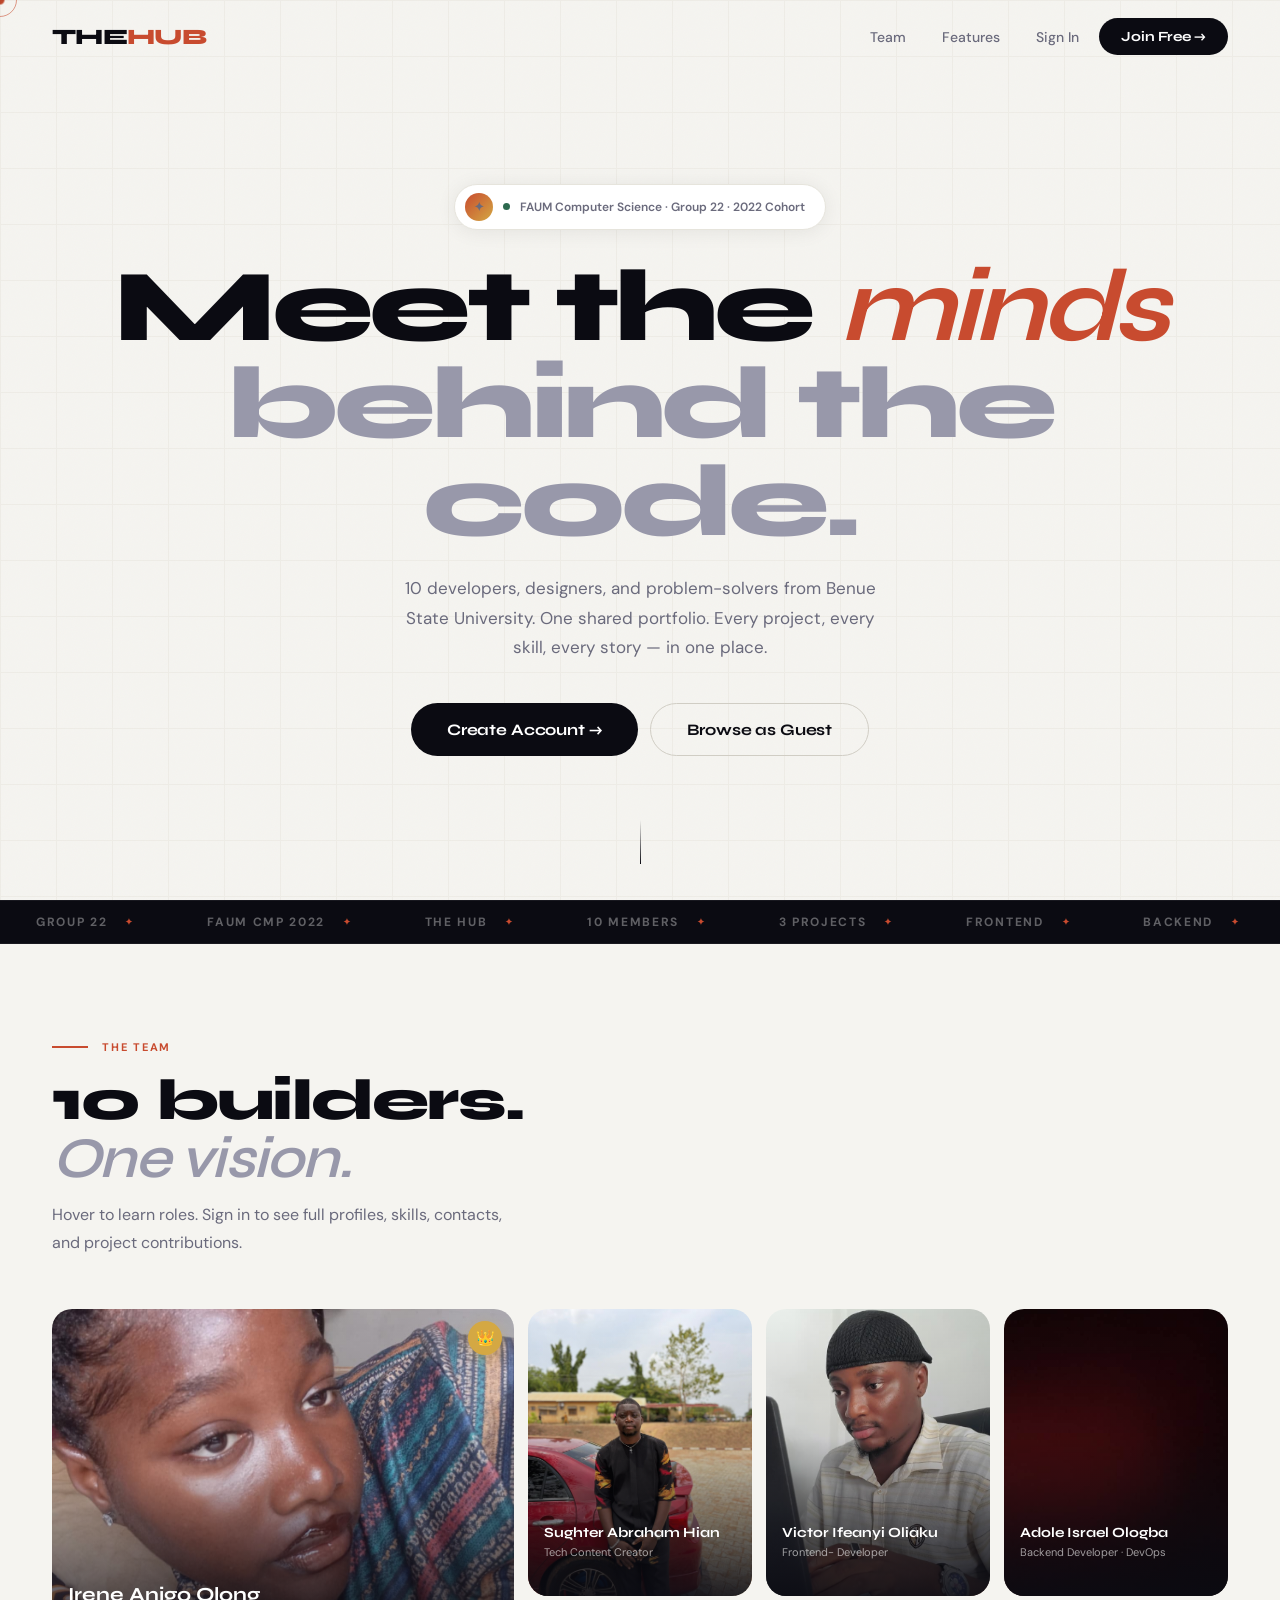
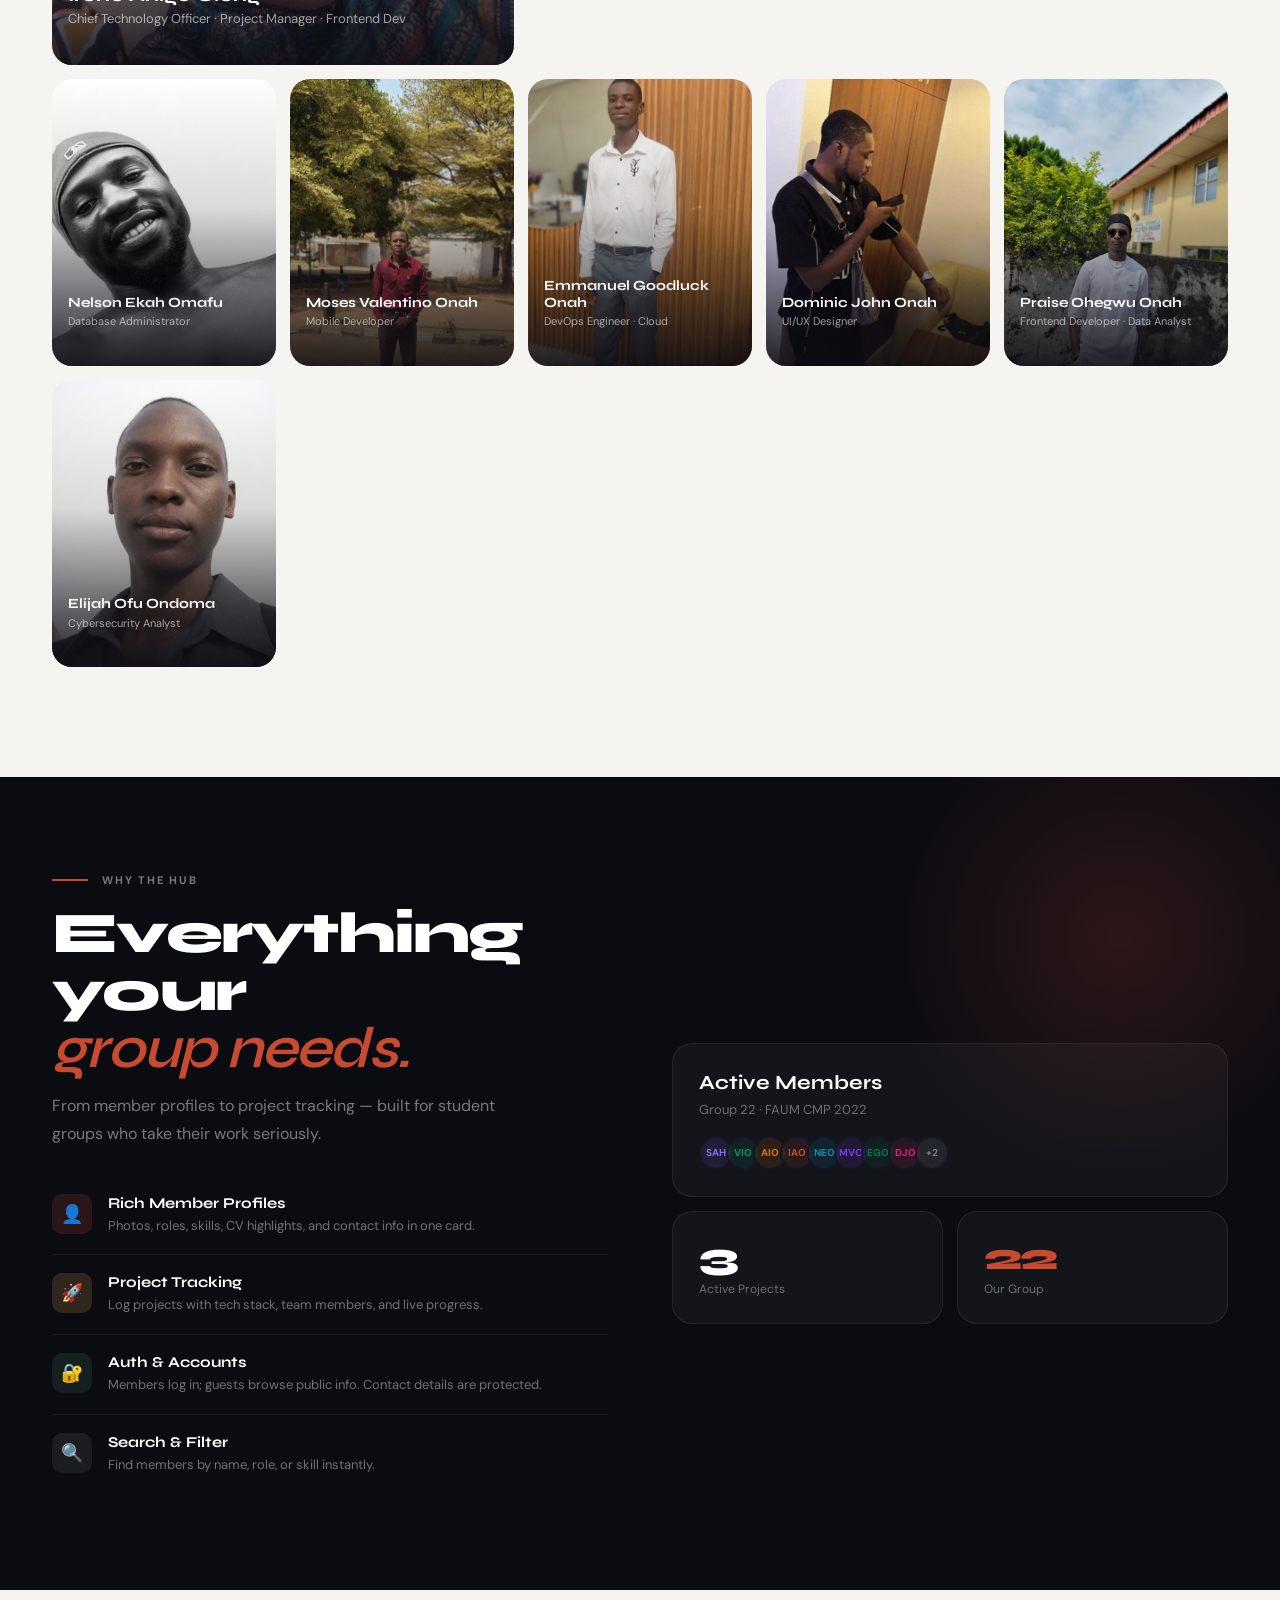
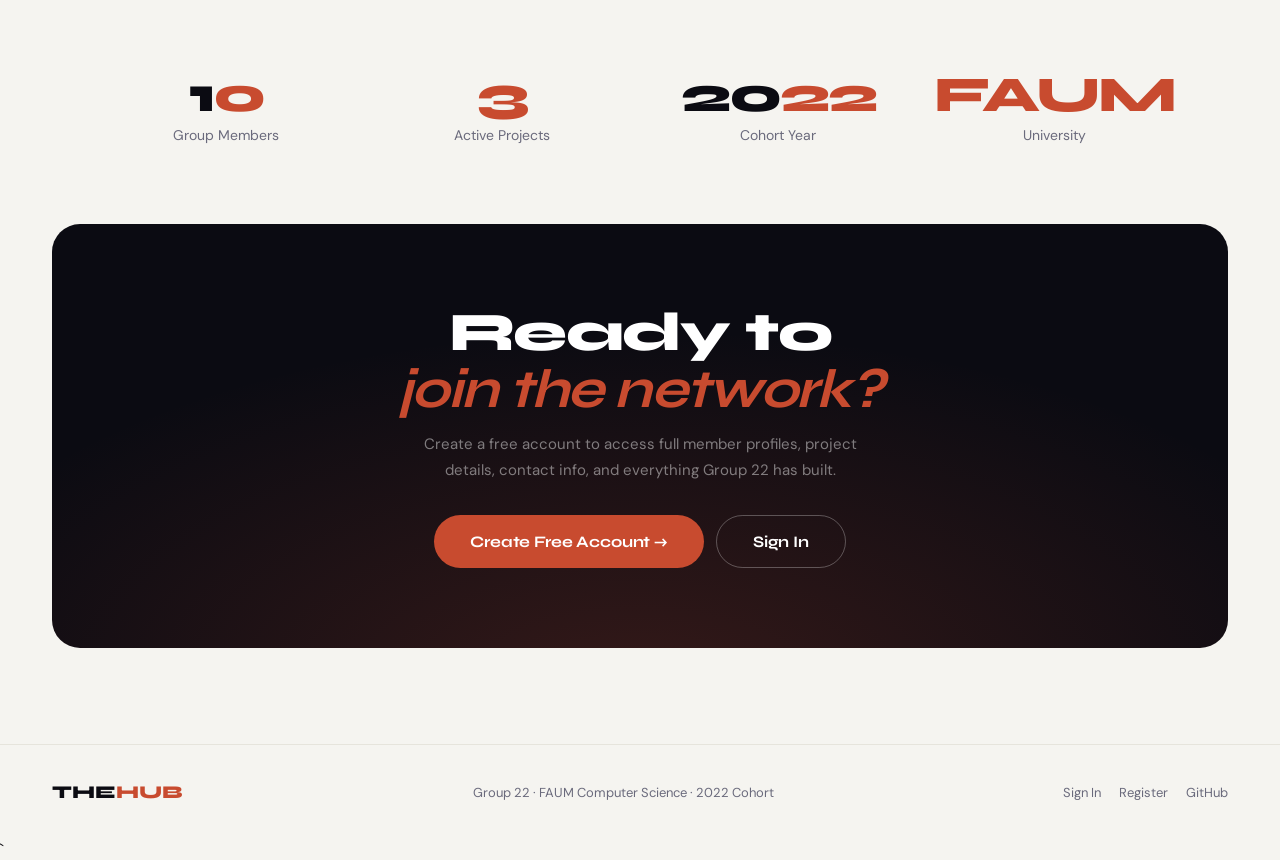
==== commit 0e98f873: "First commit" ====
--- a/html/index.html
+++ b/html/index.html
@@ -342,4 +342,4 @@
   <script src="../js/landing.js"></script>
 
 </body>
-</html>+</html>`
